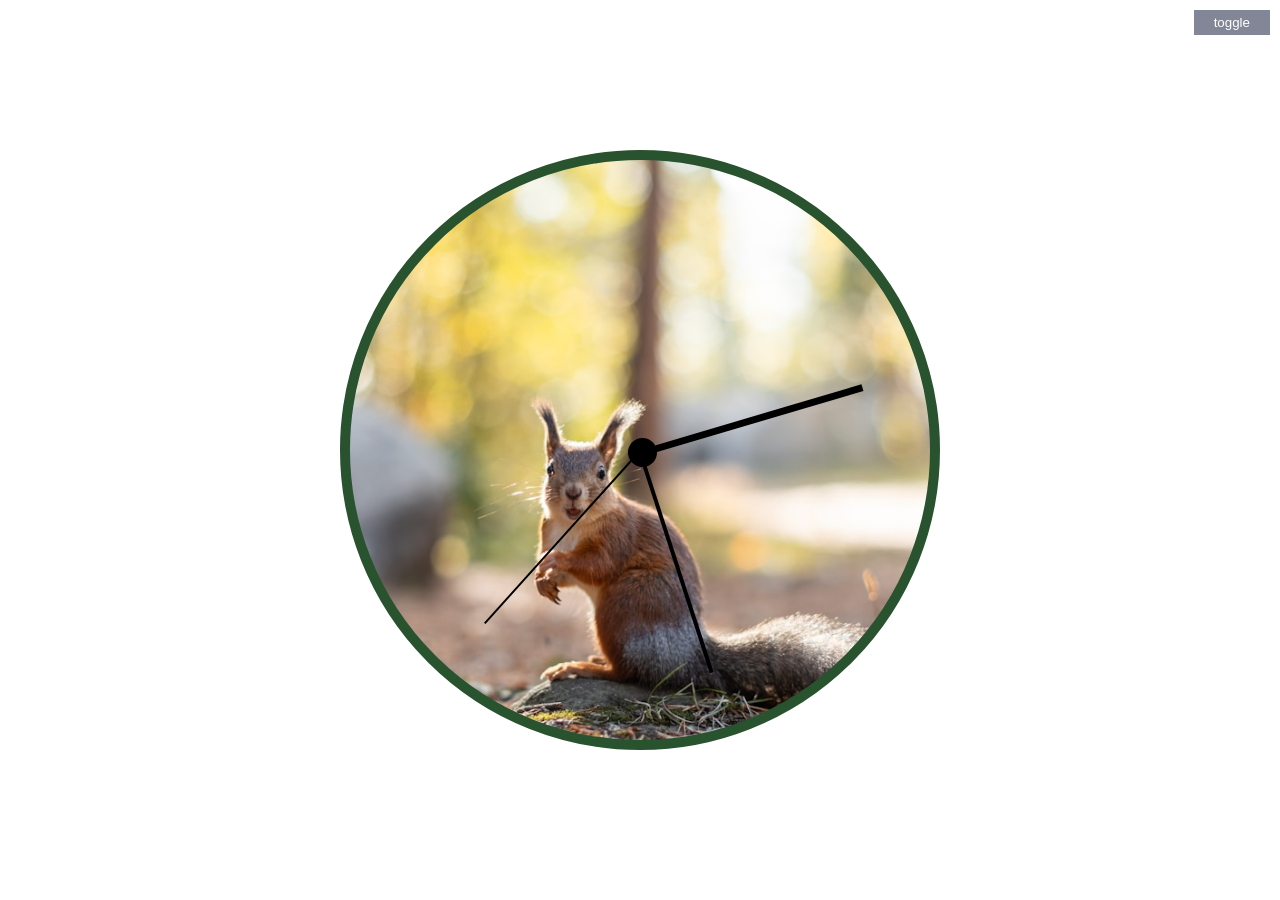
==== index.html @ 07a1c995 "first commit" ====
<!DOCTYPE html>
<html lang="en">
<head>
    <meta charset="UTF-8">
    <meta name="viewport" content="width=device-width, initial-scale=1.0">
    <link rel="stylesheet" href="style.css">
    <title>CSS Clock</title>
</head>
<body>
    <div class="slideshow-container">
        <div class="slide fade">
          <div class="image-wrapper">
            <img src="./img/10.jpg" alt="Slide 1" class="slideshow-image">
          </div>
        </div>
        <div class="slide fade">
          <div class="image-wrapper">
            <img src="./img/17.jpg" alt="Slide 2" class="slideshow-image">
          </div>
        </div>
        <div class="slide fade">
          <div class="image-wrapper">
            <img  src="./img/natalya-letunova-c_KfK8v9aQ4-unsplash.jpg" alt="Slide 3" class="slideshow-image">
          </div>
        </div>
      </div>
      
      
    <div class="container">
        <div class="display" >
        </div>
        
        <div class="clock" >
            <span class="clock-center"></span>
            <div class="clock-wrapper">
                <p class="clock-hand second-hand"></p>
                <p class="clock-hand minute-hand"></p>
                <p class="clock-hand hour-hand"></p>
            </div>
            <div class="clock-digits">
                <p class="clock-digit" style="--i:1">1</p>
                <p class="clock-digit" style="--i:2">2</p>
                <p class="clock-digit" style="--i:3">3 </p>
                <p class="clock-digit" style="--i:4">4</p>
                <p class="clock-digit" style="--i:5">5</p>
                <p class="clock-digit" style="--i:6">6</p>
                <p class="clock-digit" style="--i:7">7</p>
                <p class="clock-digit" style="--i:8">8</p>
                <p class="clock-digit" style="--i:9">9</p>
                <p class="clock-digit" style="--i:10">10</p>
                <p class="clock-digit" style="--i:11">11</p>
                <p class="clock-digit" style="--i:12">12</p>
            </div>
        </div>
    </div>

    <div class="clock-color-scheme">
        <h2>Change Color Scheme</h2>
        <div class="clock-color-items">
            <div class="color-item">
                <label for="clock-hand">Second Hand</label>
                <input type="color" name=""  id="sec-hand-col" >
            </div>
            <div class="color-item">
                <label for="clock-hand">Minute Hand</label>
                <input type="color" name=""  id="min-hand-col" >
            </div>
            <div class="color-item">
                <label for="clock-hand">Hour Hand</label>
                <input type="color" name=""  id="hour-hand-col" >
            </div>
            <div class="color-item">
                <label for="clock-hand">Clock Digits</label>
                <input type="color" name="" id="clock-digits-col" data-component="color|clock-digits">
            </div>
            <div class="color-item">
                <label for="clock-hand">Clock Frame</label>
                <input type="color" name="" id="clock-frame-col" >
            </div>
    
            <div class="clock-bg">
                
                <label for="clock-hand">Clock Background </label>
                <div class="clock-bg-images">
                    <div class=""><input type="color" name="" id="clock-bg-col" ></div>
                    <div class="clock-bg-image clock-bg-img1"></div>
                    <div class="clock-bg-image clock-bg-img2"></div>
                    <div class="clock-bg-image clock-bg-img3"></div>
                    <div class="clock-bg-image clock-bg-img4"></div>
                    <div class="clock-bg-image clock-bg-img5"></div>
                    <div class="clock-bg-image clock-bg-img6"></div>
                    <div class="clock-bg-image clock-bg-img7"></div>
                </div>
                <div class="color">
                </div>
            </div>
        </div>
    </div>

    <button class="navbar">  toggle </button>

    <script>
        const secondHand = document.querySelector(".second-hand")
        const minuteHand = document.querySelector(".minute-hand")
        const hourHand = document.querySelector(".hour-hand")
        const display = document.querySelector(".display")

        function setDate() {
            const now = new Date();
            var seconds = now.getSeconds();
            const secondsDegrees = ( (seconds / 60) * 360 ) + 90
            secondHand.style.transform = `rotate(${secondsDegrees}deg)`

            const audio = new Audio("./click.mp3");
            audio.play()
            // key.classList.add('sound-active')
            // audio.onended = () =>   key_wrapper.classList.remove('sound-active')

            const minutes = now.getMinutes();
            const minutesDegrees = ( (minutes / 60) * 360 ) + 90
            minuteHand.style.transform = `rotate(${minutesDegrees}deg)`

            const hours = now.getHours();
            // const ampm = hours >= 12 ? "PM" : "AM";
            // hr_12_form = hours % 2
            const hoursDegrees = ( (hours % 12 / 12) * 360 ) + (minutes / 60) * 30 + 90
            hourHand.style.transform = `rotate(${hoursDegrees}deg)`
            

            seconds = seconds > 10 ? seconds : `0${seconds}`
            // display.textContent= `${hours} : ${minutes} : ${seconds}`
        }

        setInterval(setDate, 1000)
        // setInterval(setDate, 1000)



            // input elements
var sec_hand_input = document.querySelector('#sec-hand-col')
var min_hand_input = document.querySelector('#min-hand-col')
var hour_hand_input = document.querySelector('#hour-hand-col')

var clock_numbers_input = document.querySelector('#clock-digits-col')
var clock_frame_input = document.querySelector('#clock-frame-col')
var clock_bg_input = document.querySelector('#clock-bg-col')

// actual elements
var second_hand_element = document.querySelector('.second-hand')
var minute_hand_element = document.querySelector('.minute-hand')
var hour_hand_element = document.querySelector('.hour-hand')
var clock_element = document.querySelector('.clock')
var clock_numbers = document.querySelector('.clock-digits')

var clock_bg_image = document.querySelectorAll('.clock-bg-image')



sec_hand_input.addEventListener('input', () => {
    second_hand_element.style.background=sec_hand_input.value
})
min_hand_input.addEventListener('input', () => {
    minute_hand_element.style.background=min_hand_input.value
})
hour_hand_input.addEventListener('input', () => {
    hour_hand_element.style.background=hour_hand_input.value
})

clock_frame_input.addEventListener('input', () => {
    clock_element.style.borderColor=clock_frame_input.value
})
clock_bg_input.addEventListener('input', () => {
    clock_element.style.background=clock_bg_input.value
})

clock_numbers_input.addEventListener('input', () => {

    // clock_numbers.style.visibility='visible'
    // clock_numbers.style.opacity=1
    clock_numbers.style.color=clock_numbers_input.value
})

clock_bg_image.forEach(imageElem => {
    imageElem.addEventListener('click', () => {
        var computedStyles =getComputedStyle(imageElem)        // alert('hi')
        // alert(computedStyles.background)
       clock_element.style.background = computedStyles.background
    })
})



const navbar = document.querySelector('.navbar')
const clock_color_scheme = document.querySelector('.clock-color-scheme')
navbar.addEventListener('click', () => {
    if (clock_color_scheme.classList.contains('scheme-active')) {
        clock_color_scheme.classList.remove('scheme-active')
    } else {
        clock_color_scheme.classList.add('scheme-active')
    }
})




    </script>
</body>
</html>
---- style.css ----
* {
    padding: 0;
    margin: 0;
    box-sizing: border-box;
}
body{
    /* background : #ccc; */
    font-family: 'Segoe UI', Tahoma, Geneva, Verdana, sans-serif;
}

:root {
    --key-text-color: #0b0d0e;
    --key-wrapper-color: rgba(255, 255, 255, 0.8);
    --key-label-color : #838696;
    --key-wrapper-border-color : #0b0b0b;
    --active-border-color: #00E5FF;
}

/* Slideshow container styling */
.slideshow-container {
    width: 100vw;
    position: fixed;
    overflow: hidden;
    display: flex;
    top: 0;
    left: 0;
    align-items: center;
    height: 100vh;
    justify-content: center;
  }
  
  /* Slide styling */
  .slide {
    position: absolute;
    width: 100vw;
    height: 100vh;
    opacity: 0;
    transition: opacity 1s ease-in-out;
  }
  
  /* Image wrapper for consistent aspect ratio (e.g., 16:9) */
  .image-wrapper {
    width: 100%;
    padding-top: 56.25%; 
    position: relative;
    background: gray;
    overflow: hidden;
    height: 100vh;
  }
  
  /* Slideshow image styling */
  .slideshow-image {
    position: absolute;
    top: 0;
    left: 0;
    width: 100%;
    height: 100vh;
    object-fit:cover; 
  }

 
  
  /* Fade in effect */
  .fade {
    animation: fadeAnimation 12s infinite;
  }
  
  @keyframes fadeAnimation {
    0% { opacity: 1; }
    33% { opacity: 1; }
    66% { opacity: 0; }
    100% { opacity: 0; }
  }
  
  /* Arrange slides to be visible in intervals */
  .slide:nth-child(1) { animation-delay: 0s; }
  .slide:nth-child(2) { animation-delay: 4s; }
  .slide:nth-child(3) { animation-delay: 8s; }
  

.container {
    display: flex;
    justify-content: center;
    align-items: center;
    height: 100vh;
    flex-direction: column;
    /* gap: 30px; */
    width: 100%;
    max-width: 1440px;
    overflow: hidden;
    /* z-index: 1; */
}


.display {
    font-size: 50px;
}

.clock {
    border : 10px solid #29522e;
    width: 600px;
    height: 600px;
    border-radius: 50%;
    position: relative;
    background: url("/img/natalya-letunova-c_KfK8v9aQ4-unsplash.jpg") no-repeat center center/cover;
    
}

.clock-hand {
    width: 40%;
    height: 2px;
    background  : black;
    position: absolute;
    top: 50%;
    left: 10%;
    transform-origin: 100%;
    
}


.second-hand {
    transform : rotate(90deg) ;
    height: 2px;
    /* transform-origin: 100%; */
}

.minute-hand {
    height: 4px;
    transform : rotate(90deg) ;
    
}

.hour-hand {
    transform : rotate(90deg) ;
    height: 7px;
    /* transform-origin: 100%; */
}

.clock-center {
    position: absolute;
    top: 48%;
    left: 48%;
    font-size: 200px;
    height: 5%;
    width: 5%;
    background : black;
    border-radius: 50%;
    z-index: 1;

}
.clock-digits{

    font-size: 30px;
    opacity: 0;
    transition: opacity 0.5s ease-in-out, visibility 0.5s ease-in-out;
    visibility: hidden;
}
.clock-digit {
    position: absolute;
    font-weight: bold;

    /* transition and visibility */
    
    /* aligning the numbers to a circle */
    transform: translate(-50%, -50%) ;
    top: calc(50% + 46% *  sin(calc(var(--i) * 30deg - 90deg)));
    left: calc(50% + 46% * cos(calc(var(--i) * 30deg - 90deg )));
}

.clock:hover {
    cursor: pointer;
}

.clock:hover .clock-digits {
    opacity: 1;
    visibility: visible;
}

.navbar{
    position: absolute;
    top: 10px;
    right: 10px;
    z-index: 2;
    cursor: pointer;
    padding: 5px 20px;
    cursor: pointer;
    background: #838696;
    border: 0;
    color: #fff;


}

.clock-color-scheme{
    position: fixed;
    z-index: 2;
    top: 0;
    right: 0;
    width: 350px;
    height: fit-content;
    background: #29522e;
    color: #eeeeee;
    border-radius: 0 0 0 24px;
    padding: 40px 15px;
    transition:all .3s ease-in-out;
    transform: translateX(400px);
}
.scheme-active {
    transform: translateX(0);

}

.clock-color-items {
    display: flex;
    margin-top: 30px;
    flex-wrap: wrap;
    gap: 10px; 
}

.color-item {
    display: flex;
    flex-direction: column;
    border: 1px solid orange;
    width: 31%;
    height: 100px;
    /* height: 100px; */
    gap: 10px;
    justify-content: center;
    align-items: center;
    font-size: 12px;
    padding: 5px;

}

.clock-bg {

    /* margin-top: 20px; */
    border: 1px solid orange;
    padding: 5px;

}

.clock-bg-images {
    display: flex;
    /* width: ; */
    flex-wrap: wrap;
    gap: 10px;
    margin-top: 20px;
}

.clock-bg-image, input[type="color"] {
    width: 50px;
    overflow: hidden;
    height: 50px;
    border: 7px solid #333;
    border-radius: 12px;
    cursor: pointer;
    
}

.clock-bg-img1 {
    background: url("./img/10.jpg") no-repeat center center/cover;
}
.clock-bg-img2 {
    background: url("/img/9.jpg") no-repeat center center/cover;
}
.clock-bg-img3 {
    background: url("/img/17.jpg") no-repeat center center/cover;
}
.clock-bg-img4 {
    background: url("./img/natalya-letunova-c_KfK8v9aQ4-unsplash.jpg") no-repeat center center/cover;
}
.clock-bg-img5 {
    background: url("/img/29.jpg") no-repeat center center/cover;
}
.clock-bg-img6 {
    background: url("/img/32.jpg") no-repeat center center/cover;
}
.clock-bg-img7 {
    background: url("/img/30.jpg") no-repeat center center/cover;
}
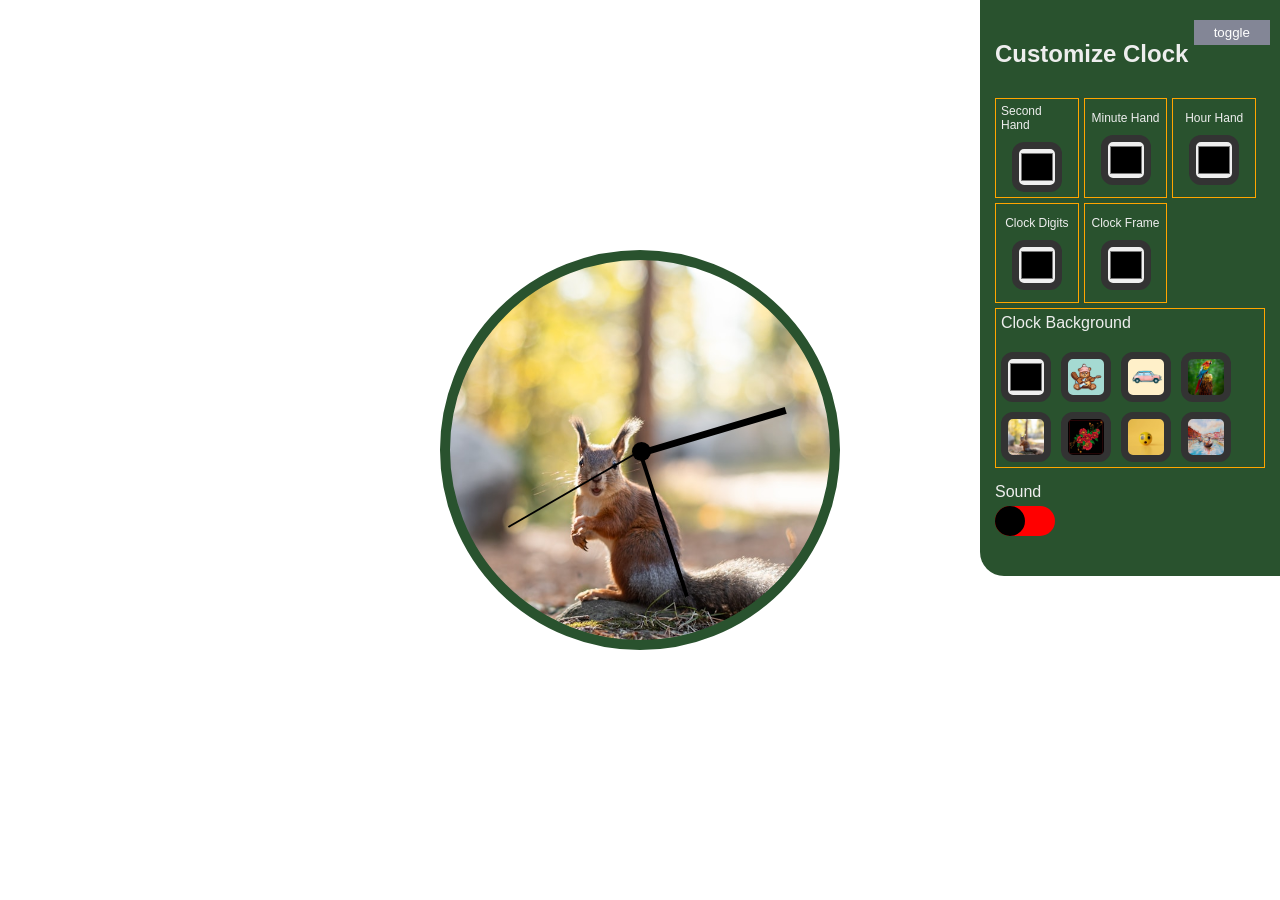
==== commit 913e1ee8: "updated" ====
--- a/index.html
+++ b/index.html
@@ -55,7 +55,7 @@
     </div>
 
     <div class="clock-color-scheme">
-        <h2>Change Color Scheme</h2>
+        <h2>Customize Clock</h2>
         <div class="clock-color-items">
             <div class="color-item">
                 <label for="clock-hand">Second Hand</label>
@@ -77,6 +77,7 @@
                 <label for="clock-hand">Clock Frame</label>
                 <input type="color" name="" id="clock-frame-col" >
             </div>
+            
     
             <div class="clock-bg">
                 
@@ -94,115 +95,17 @@
                 <div class="color">
                 </div>
             </div>
+            <div class="clock-sound" > 
+                <p > Sound</p>
+                 <div class="sound-toggler">
+                     <p class="switch"></p>
+                 </div>
+            </div>
         </div>
     </div>
 
     <button class="navbar">  toggle </button>
 
-    <script>
-        const secondHand = document.querySelector(".second-hand")
-        const minuteHand = document.querySelector(".minute-hand")
-        const hourHand = document.querySelector(".hour-hand")
-        const display = document.querySelector(".display")
-
-        function setDate() {
-            const now = new Date();
-            var seconds = now.getSeconds();
-            const secondsDegrees = ( (seconds / 60) * 360 ) + 90
-            secondHand.style.transform = `rotate(${secondsDegrees}deg)`
-
-            const audio = new Audio("./click.mp3");
-            audio.play()
-            // key.classList.add('sound-active')
-            // audio.onended = () =>   key_wrapper.classList.remove('sound-active')
-
-            const minutes = now.getMinutes();
-            const minutesDegrees = ( (minutes / 60) * 360 ) + 90
-            minuteHand.style.transform = `rotate(${minutesDegrees}deg)`
-
-            const hours = now.getHours();
-            // const ampm = hours >= 12 ? "PM" : "AM";
-            // hr_12_form = hours % 2
-            const hoursDegrees = ( (hours % 12 / 12) * 360 ) + (minutes / 60) * 30 + 90
-            hourHand.style.transform = `rotate(${hoursDegrees}deg)`
-            
-
-            seconds = seconds > 10 ? seconds : `0${seconds}`
-            // display.textContent= `${hours} : ${minutes} : ${seconds}`
-        }
-
-        setInterval(setDate, 1000)
-        // setInterval(setDate, 1000)
-
-
-
-            // input elements
-var sec_hand_input = document.querySelector('#sec-hand-col')
-var min_hand_input = document.querySelector('#min-hand-col')
-var hour_hand_input = document.querySelector('#hour-hand-col')
-
-var clock_numbers_input = document.querySelector('#clock-digits-col')
-var clock_frame_input = document.querySelector('#clock-frame-col')
-var clock_bg_input = document.querySelector('#clock-bg-col')
-
-// actual elements
-var second_hand_element = document.querySelector('.second-hand')
-var minute_hand_element = document.querySelector('.minute-hand')
-var hour_hand_element = document.querySelector('.hour-hand')
-var clock_element = document.querySelector('.clock')
-var clock_numbers = document.querySelector('.clock-digits')
-
-var clock_bg_image = document.querySelectorAll('.clock-bg-image')
-
-
-
-sec_hand_input.addEventListener('input', () => {
-    second_hand_element.style.background=sec_hand_input.value
-})
-min_hand_input.addEventListener('input', () => {
-    minute_hand_element.style.background=min_hand_input.value
-})
-hour_hand_input.addEventListener('input', () => {
-    hour_hand_element.style.background=hour_hand_input.value
-})
-
-clock_frame_input.addEventListener('input', () => {
-    clock_element.style.borderColor=clock_frame_input.value
-})
-clock_bg_input.addEventListener('input', () => {
-    clock_element.style.background=clock_bg_input.value
-})
-
-clock_numbers_input.addEventListener('input', () => {
-
-    // clock_numbers.style.visibility='visible'
-    // clock_numbers.style.opacity=1
-    clock_numbers.style.color=clock_numbers_input.value
-})
-
-clock_bg_image.forEach(imageElem => {
-    imageElem.addEventListener('click', () => {
-        var computedStyles =getComputedStyle(imageElem)        // alert('hi')
-        // alert(computedStyles.background)
-       clock_element.style.background = computedStyles.background
-    })
-})
-
-
-
-const navbar = document.querySelector('.navbar')
-const clock_color_scheme = document.querySelector('.clock-color-scheme')
-navbar.addEventListener('click', () => {
-    if (clock_color_scheme.classList.contains('scheme-active')) {
-        clock_color_scheme.classList.remove('scheme-active')
-    } else {
-        clock_color_scheme.classList.add('scheme-active')
-    }
-})
-
-
-
-
-    </script>
+   <script src="./index.js"></script>
 </body>
 </html>
--- a/style.css
+++ b/style.css
@@ -98,11 +98,11 @@
 
 .clock {
     border : 10px solid #29522e;
-    width: 600px;
-    height: 600px;
+    width: 400px;
+    height: 400px;
     border-radius: 50%;
     position: relative;
-    background: url("/img/natalya-letunova-c_KfK8v9aQ4-unsplash.jpg") no-repeat center center/cover;
+    background: url("./img/natalya-letunova-c_KfK8v9aQ4-unsplash.jpg") no-repeat center center/cover;
     
 }
 
@@ -178,7 +178,7 @@
 
 .navbar{
     position: absolute;
-    top: 10px;
+    top: 20px;
     right: 10px;
     z-index: 2;
     cursor: pointer;
@@ -187,8 +187,6 @@
     background: #838696;
     border: 0;
     color: #fff;
-
-
 }
 
 .clock-color-scheme{
@@ -196,14 +194,14 @@
     z-index: 2;
     top: 0;
     right: 0;
-    width: 350px;
+    width: 300px;
     height: fit-content;
     background: #29522e;
     color: #eeeeee;
     border-radius: 0 0 0 24px;
     padding: 40px 15px;
     transition:all .3s ease-in-out;
-    transform: translateX(400px);
+    /* transform: translateX(400px); */
 }
 .scheme-active {
     transform: translateX(0);
@@ -214,7 +212,7 @@
     display: flex;
     margin-top: 30px;
     flex-wrap: wrap;
-    gap: 10px; 
+    gap: 5px; 
 }
 
 .color-item {
@@ -262,22 +260,53 @@
     background: url("./img/10.jpg") no-repeat center center/cover;
 }
 .clock-bg-img2 {
-    background: url("/img/9.jpg") no-repeat center center/cover;
+    background: url("./img/9.jpg") no-repeat center center/cover;
 }
 .clock-bg-img3 {
-    background: url("/img/17.jpg") no-repeat center center/cover;
+    background: url("./img/17.jpg") no-repeat center center/cover;
 }
 .clock-bg-img4 {
     background: url("./img/natalya-letunova-c_KfK8v9aQ4-unsplash.jpg") no-repeat center center/cover;
 }
 .clock-bg-img5 {
-    background: url("/img/29.jpg") no-repeat center center/cover;
+    background: url("./img/29.jpg") no-repeat center center/cover;
 }
 .clock-bg-img6 {
-    background: url("/img/32.jpg") no-repeat center center/cover;
+    background: url("./img/32.jpg") no-repeat center center/cover;
 }
 .clock-bg-img7 {
-    background: url("/img/30.jpg") no-repeat center center/cover;
-}
-
-
+    background: url("./img/30.jpg") no-repeat center center/cover;
+}
+
+.sound-toggler {
+    background-color: red;
+    width: 60px;
+    height: 30px;
+    border-radius: 20px;
+    cursor: pointer;
+
+}
+
+.switch {
+    width: 30px;
+    height: 30px;
+    background-color: black;
+    border-radius: 20px;
+    transform: translateX(0%);
+    transition: all 0.4s ease-in-out;
+}
+
+.sound-toggler.sound-active {
+    background:#eeeeee;
+}
+
+.sound-toggler.sound-active .switch {
+    transform: translateX(100%);
+}
+
+.clock-sound {
+    margin-top: 10px;
+    display: flex;
+    flex-direction: column;
+    gap: 5px;
+}
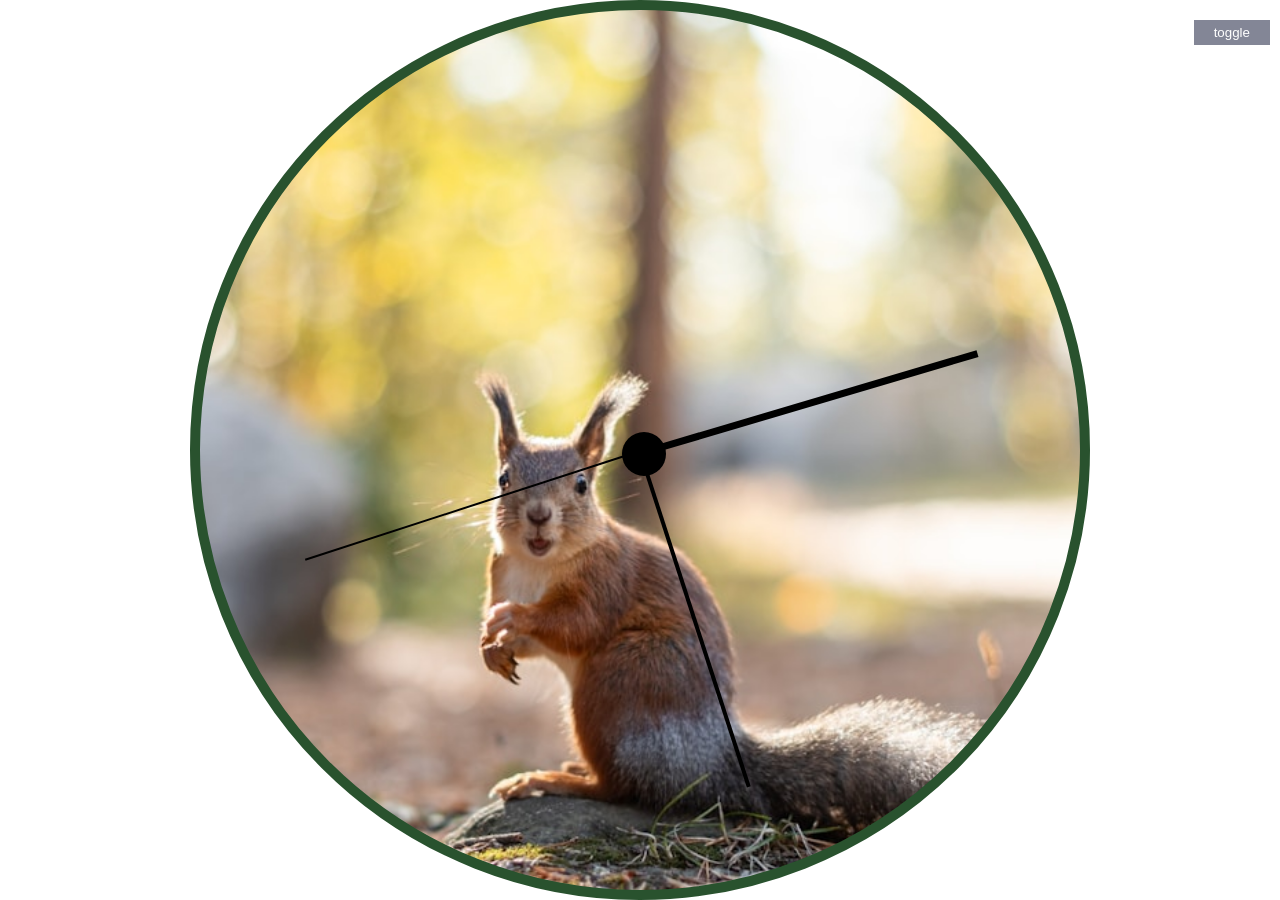
==== commit b11ffae9: "feat:" ====
--- a/index.html
+++ b/index.html
@@ -15,12 +15,12 @@
         </div>
         <div class="slide fade">
           <div class="image-wrapper">
-            <img src="./img/17.jpg" alt="Slide 2" class="slideshow-image">
+            <img src="./img/6.jpg" alt="Slide 2" class="slideshow-image">
           </div>
         </div>
         <div class="slide fade">
           <div class="image-wrapper">
-            <img  src="./img/natalya-letunova-c_KfK8v9aQ4-unsplash.jpg" alt="Slide 3" class="slideshow-image">
+            <img  src="./img/14.jpg" alt="Slide 3" class="slideshow-image">
           </div>
         </div>
       </div>
@@ -77,9 +77,13 @@
                 <label for="clock-hand">Clock Frame</label>
                 <input type="color" name="" id="clock-frame-col" >
             </div>
-            
-    
-            <div class="clock-bg">
+            <div class="clock-sound color-item" > 
+                <p > Sound</p>
+                 <div class="sound-toggler">
+                     <p class="switch"></p>
+                 </div>
+            </div>
+            <div class="clock-bg-custom color-item">
                 
                 <label for="clock-hand">Clock Background </label>
                 <div class="clock-bg-images">
@@ -95,11 +99,10 @@
                 <div class="color">
                 </div>
             </div>
-            <div class="clock-sound" > 
-                <p > Sound</p>
-                 <div class="sound-toggler">
-                     <p class="switch"></p>
-                 </div>
+           
+            <div class="color-item">
+                <label for="clock-hand">Clock Width</label>
+                <input type="range" min="25" max="100" name="" id="clock-size-adj" >
             </div>
         </div>
     </div>
--- a/style.css
+++ b/style.css
@@ -89,6 +89,7 @@
     max-width: 1440px;
     overflow: hidden;
     /* z-index: 1; */
+    margin: 0 auto;
 }
 
 
@@ -98,8 +99,8 @@
 
 .clock {
     border : 10px solid #29522e;
-    width: 400px;
-    height: 400px;
+    width: 100vh;
+    height: 100vh;
     border-radius: 50%;
     position: relative;
     background: url("./img/natalya-letunova-c_KfK8v9aQ4-unsplash.jpg") no-repeat center center/cover;
@@ -140,7 +141,6 @@
     position: absolute;
     top: 48%;
     left: 48%;
-    font-size: 200px;
     height: 5%;
     width: 5%;
     background : black;
@@ -150,7 +150,7 @@
 }
 .clock-digits{
 
-    font-size: 30px;
+    /* font-size: 30px */
     opacity: 0;
     transition: opacity 0.5s ease-in-out, visibility 0.5s ease-in-out;
     visibility: hidden;
@@ -194,14 +194,14 @@
     z-index: 2;
     top: 0;
     right: 0;
-    width: 300px;
+    width: 280px;
     height: fit-content;
     background: #29522e;
     color: #eeeeee;
     border-radius: 0 0 0 24px;
     padding: 40px 15px;
     transition:all .3s ease-in-out;
-    /* transform: translateX(400px); */
+    transform: translateX(400px);
 }
 .scheme-active {
     transform: translateX(0);
@@ -218,24 +218,19 @@
 .color-item {
     display: flex;
     flex-direction: column;
-    border: 1px solid orange;
-    width: 31%;
+    border: 1px solid rgb(143, 133, 114);
+    /* width: 31%; */
     height: 100px;
-    /* height: 100px; */
     gap: 10px;
     justify-content: center;
     align-items: center;
     font-size: 12px;
     padding: 5px;
-
-}
-
-.clock-bg {
-
-    /* margin-top: 20px; */
-    border: 1px solid orange;
-    padding: 5px;
-
+    border-radius: 5px;
+}
+
+.clock-bg-custom {
+    height: fit-content;
 }
 
 .clock-bg-images {
@@ -247,11 +242,11 @@
 }
 
 .clock-bg-image, input[type="color"] {
-    width: 50px;
+    width: 30px;
+    height: 30px;
     overflow: hidden;
-    height: 50px;
-    border: 7px solid #333;
-    border-radius: 12px;
+    border: 2px solid #333;
+    /* border-radius: 12px; */
     cursor: pointer;
     
 }
@@ -305,7 +300,7 @@
 }
 
 .clock-sound {
-    margin-top: 10px;
+    /* margin-top: 10px; */
     display: flex;
     flex-direction: column;
     gap: 5px;
